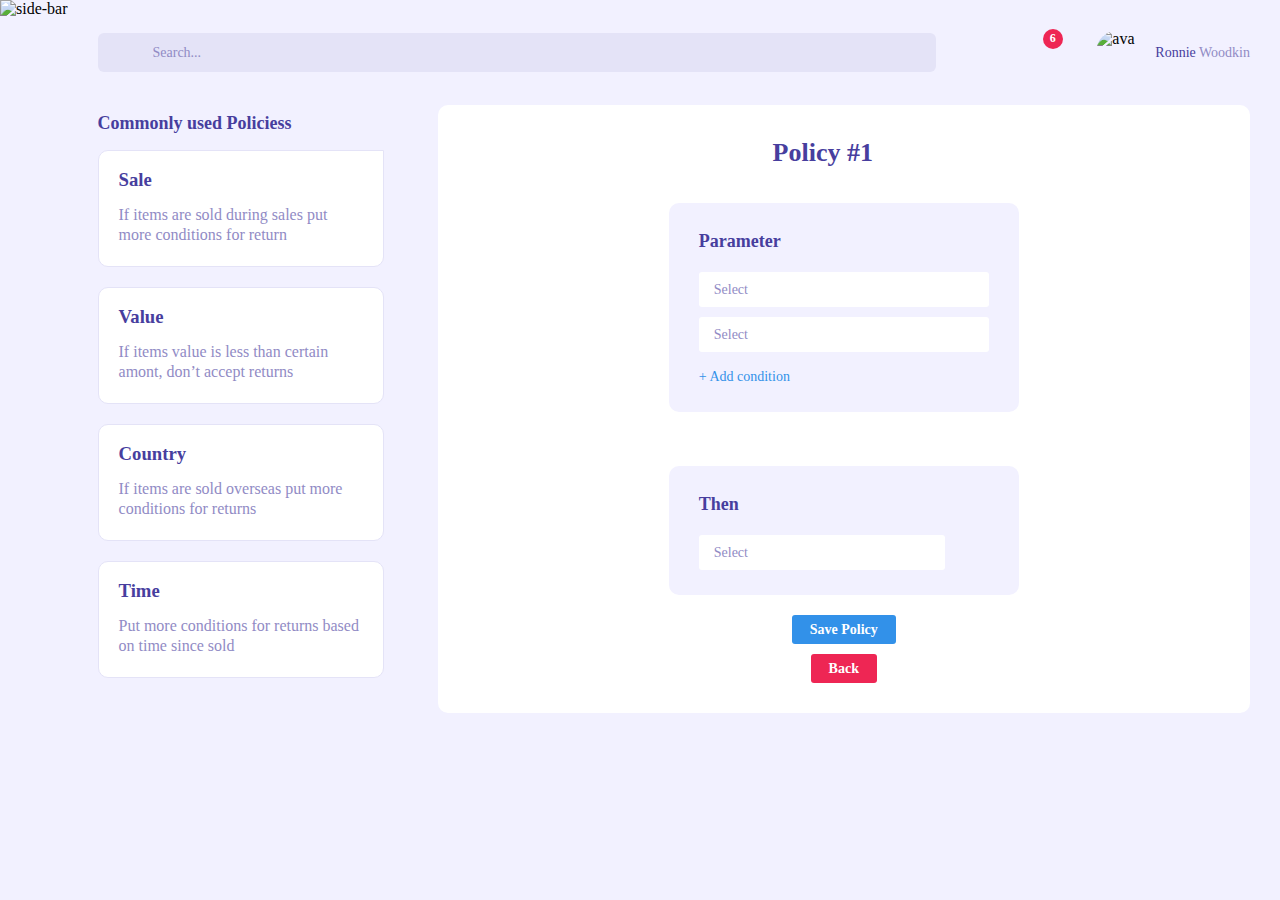
==== pages/add-policy.html @ 1ffdf626 "change edit policy name" ====
<!DOCTYPE html>
<html lang="en">
    <head>
        <meta charset="UTF-8">
        <meta http-equiv="X-UA-Compatible" content="IE=edge">
        <meta name="viewport" content="width=device-width, initial-scale=1.0">
        <link rel="stylesheet" href="../styles/style.css">
        <title>Document</title>
    </head>
    <body class="return__body">

        <aside class="return__aside">
            <img src="../images/side-bar.webp" class="return__side-bar"
                alt="side-bar">
        </aside>
        <div class="over__box"></div>
        <div class="side-bar__btn">
            <img src="../images/logo.webp" alt="" class="side-bar__img">
        </div>
        <div class="return__content">
            <header class="return__header">
                <form class="return__form">
                    <label class="return__search">
                        <svg class="return__search-icon">
                            <use xlink:href="../svg/sprite.svg#search"></use>
                        </svg>
                        <input class="return__search-input" type="text"
                            placeholder="Search...">
                    </label>
                    <div class="return__notification">
                        <svg class="return__notification-icon">
                            <use xlink:href="../svg/sprite.svg#bell"></use>
                        </svg>
                        <span class="return__notification-count">6</span>
                    </div>
                </form>
                <div class="return__auth user">
                    <div class="user__avatar">
                        <img src="../images/avatar.webp" alt="ava"
                            class="user__img">
                    </div>
                    <p class="user__name">Ronnie <span
                            class="user__second-name">Woodkin</span></p>
                </div>
            </header>
            <main class="add-policy">
                <div class="add-policy__commonly commonly">
                    <h2 class="commonly__title">
                        Commonly used Policiess
                    </h2>
                    <ul class="commonly__list">
                        <li class="commonly__item">
                            <div class="commonly__item-top">
                                <h3 class="commonly__item-title">Sale</h3>
                                <svg class="commonly__item-plus">
                                    <use xlink:href="../svg/sprite.svg#add"></use>
                                </svg>
                            </div>
                            <p class="commonly__item-desc">
                                If items are sold during sales put more
                                conditions for return
                            </p>
                        </li>
                        <li class="commonly__item">
                            <div class="commonly__item-top">
                                <h3 class="commonly__item-title">Value</h3>
                                <svg class="commonly__item-plus">
                                    <use xlink:href="../svg/sprite.svg#add"></use>
                                </svg>
                            </div>
                            <p class="commonly__item-desc">
                                If items value is less than certain amont, don’t
                                accept returns
                            </p>
                        </li>
                        <li class="commonly__item">
                            <div class="commonly__item-top">
                                <h3 class="commonly__item-title">Country</h3>
                                <svg class="commonly__item-plus">
                                    <use xlink:href="../svg/sprite.svg#add"></use>
                                </svg>
                            </div>
                            <p class="commonly__item-desc">
                                If items are sold overseas put more conditions
                                for returns
                            </p>
                        </li>
                        <li class="commonly__item">
                            <div class="commonly__item-top">
                                <h3 class="commonly__item-title">Time</h3>
                                <svg class="commonly__item-plus">
                                    <use xlink:href="../svg/sprite.svg#add"></use>
                                </svg>
                            </div>
                            <p class="commonly__item-desc">
                                Put more conditions for returns based on time
                                since sold
                            </p>
                        </li>
                        <li class="commonly__item">
                            <div class="commonly__item-top">
                                <h3 class="commonly__item-title">Sale</h3>
                                <svg class="commonly__item-plus">
                                    <use xlink:href="../svg/sprite.svg#add"></use>
                                </svg>
                            </div>
                            <p class="commonly__item-desc">
                                If items are sold during sales put more
                                conditions for return
                            </p>
                        </li>
                        <li class="commonly__item">
                            <div class="commonly__item-top">
                                <h3 class="commonly__item-title">Value</h3>
                                <svg class="commonly__item-plus">
                                    <use xlink:href="../svg/sprite.svg#add"></use>
                                </svg>
                            </div>
                            <p class="commonly__item-desc">
                                If items value is less than certain amont, don’t
                                accept returns
                            </p>
                        </li>
                        <li class="commonly__item">
                            <div class="commonly__item-top">
                                <h3 class="commonly__item-title">Country</h3>
                                <svg class="commonly__item-plus">
                                    <use xlink:href="../svg/sprite.svg#add"></use>
                                </svg>
                            </div>
                            <p class="commonly__item-desc">
                                If items are sold overseas put more conditions
                                for returns
                            </p>
                        </li>
                        <li class="commonly__item">
                            <div class="commonly__item-top">
                                <h3 class="commonly__item-title">Time</h3>
                                <svg class="commonly__item-plus">
                                    <use xlink:href="../svg/sprite.svg#add"></use>
                                </svg>
                            </div>
                            <p class="commonly__item-desc">
                                Put more conditions for returns based on time
                                since sold
                            </p>
                        </li>
                        <li class="commonly__item">
                            <div class="commonly__item-top">
                                <h3 class="commonly__item-title">Sale</h3>
                                <svg class="commonly__item-plus">
                                    <use xlink:href="../svg/sprite.svg#add"></use>
                                </svg>
                            </div>
                            <p class="commonly__item-desc">
                                If items are sold during sales put more
                                conditions for return
                            </p>
                        </li>
                        <li class="commonly__item">
                            <div class="commonly__item-top">
                                <h3 class="commonly__item-title">Value</h3>
                                <svg class="commonly__item-plus">
                                    <use xlink:href="../svg/sprite.svg#add"></use>
                                </svg>
                            </div>
                            <p class="commonly__item-desc">
                                If items value is less than certain amont, don’t
                                accept returns
                            </p>
                        </li>
                        <li class="commonly__item">
                            <div class="commonly__item-top">
                                <h3 class="commonly__item-title">Country</h3>
                                <svg class="commonly__item-plus">
                                    <use xlink:href="../svg/sprite.svg#add"></use>
                                </svg>
                            </div>
                            <p class="commonly__item-desc">
                                If items are sold overseas put more conditions
                                for returns
                            </p>
                        </li>
                        <li class="commonly__item">
                            <div class="commonly__item-top">
                                <h3 class="commonly__item-title">Time</h3>
                                <svg class="commonly__item-plus">
                                    <use xlink:href="../svg/sprite.svg#add"></use>
                                </svg>
                            </div>
                            <p class="commonly__item-desc">
                                Put more conditions for returns based on time
                                since sold
                            </p>
                        </li>
                        <li class="commonly__item">
                            <div class="commonly__item-top">
                                <h3 class="commonly__item-title">Value</h3>
                                <svg class="commonly__item-plus">
                                    <use xlink:href="../svg/sprite.svg#add"></use>
                                </svg>
                            </div>
                            <p class="commonly__item-desc">
                                If items value is less than certain amont, don’t
                                accept returns
                            </p>
                        </li>
                        <li class="commonly__item">
                            <div class="commonly__item-top">
                                <h3 class="commonly__item-title">Country</h3>
                                <svg class="commonly__item-plus">
                                    <use xlink:href="../svg/sprite.svg#add"></use>
                                </svg>
                            </div>
                            <p class="commonly__item-desc">
                                If items are sold overseas put more conditions
                                for returns
                            </p>
                        </li>
                        <li class="commonly__item">
                            <div class="commonly__item-top">
                                <h3 class="commonly__item-title">Time</h3>
                                <svg class="commonly__item-plus">
                                    <use xlink:href="../svg/sprite.svg#add"></use>
                                </svg>
                            </div>
                            <p class="commonly__item-desc">
                                Put more conditions for returns based on time
                                since sold
                            </p>
                        </li>
                        <li class="commonly__item">
                            <div class="commonly__item-top">
                                <h3 class="commonly__item-title">Sale</h3>
                                <svg class="commonly__item-plus">
                                    <use xlink:href="../svg/sprite.svg#add"></use>
                                </svg>
                            </div>
                            <p class="commonly__item-desc">
                                If items are sold during sales put more
                                conditions for return
                            </p>
                        </li> 
                    </ul>
                </div>
                <div class="policy__create ">
                    <div class="policy__title">
                        <h1 class="policy__name" data-default-name="Policy #1">Policy #1</h1> 
                        <svg class="policy__edit-icon">
                                <use xlink:href="../svg/sprite.svg#edit"></use>
                        </svg>  
                    </div>
                    <div class="policy__content">
                        <div class="policy__card ">
                            <h2 class="title__lvl2">Parameter</h2>
                            <div class="select">
                                <button class="select__btn">Select
                                </button>
                                <svg class="select__icon">
                                    <use
                                        xlink:href="../svg/sprite.svg#arrow-down"></use>
                                </svg>
                                <ul class="select__list">
                                    <li class="select__item"
                                        data-value="Do not accept">Do not
                                        accept</li>
                                    <li class="select__item"
                                        data-value="Only Return">Only Return</li>
                                    <li class="select__item"
                                        data-value="Only Exchange">Only
                                        Exchange</li>
                                </ul>
                            </div>
                            <div class="select">
                                <button class="select__btn">Select
                                </button>
                                <svg class="select__icon">
                                    <use
                                        xlink:href="../svg/sprite.svg#arrow-down"></use>
                                </svg>
                                <ul class="select__list">
                                    <li class="select__item"
                                        data-value="Do not accept">Do not
                                        accept</li>
                                    <li class="select__item"
                                        data-value="Only Return">Only Return</li>
                                    <li class="select__item"
                                        data-value="Only Exchange">Only
                                        Exchange</li>
                                </ul>
                            </div>
                            <button class="policy__card-btn">+ Add condition</button>
                        </div>
                        <svg class="policy__card-arrow">
                            <use xlink:href="../svg/sprite.svg#arrow-right"></use>
                        </svg>
                        <div class="policy__card ">
                            <h2 class="title__lvl2">Then</h2>
                            <div class="policy__block">
                                <div class="select">
                                    <button class="select__btn">Select
                                    </button>
                                    <svg class="select__icon">
                                        <use
                                            xlink:href="../svg/sprite.svg#arrow-down"></use>
                                    </svg>
                                    <ul class="select__list">
                                        <li class="select__item"
                                            data-value="Do not accept">Do not
                                            accept</li>
                                        <li class="select__item"
                                            data-value="Only Return">Only Return</li>
                                        <li class="select__item"
                                            data-value="Only Exchange">Only
                                            Exchange</li>
                                    </ul>
                                </div> 
                                <svg class="policy__card-minus">
                                    <use xlink:href="../svg/sprite.svg#minus"></use>
                                </svg>
                            </div>
                        </div>
                    </div>
                   <div class="policy__btns">
                    <button class="policy__save">Save Policy</button>
                    <button class="policy__save">Back</button>
                   </div>
                </div>
            </main>

        </div>



        <script src="../js/addPolicy.js"></script>
    </body>
</html>
---- styles/style.css ----
@import url(fonts.css);

* {
    padding: 0;
    margin: 0;
    -webkit-box-sizing: border-box;
    box-sizing: border-box;
    list-style: none
}

:root {
    --blue: #473E9E;
    --light-blue: #3291E9;
    --light-blue-opacity: rgba(50, 145, 233, 0.15);
    --white: #fff;
    --black: #000;
    --purple: #918BC5;
    --dark-purple: #9473E9;
    --dark-purple-opacity: rgba(149, 115, 233, 0.15);
    --dark-purple-opacity-50: rgba(149, 115, 233, 0.5);
    --purple-opacity: rgba(145, 139, 197, 0.3);
    --red: #EE2654;
    --light-red: #E9555E;
    --red-opacity: rgba(238, 38, 84, 0.15);
    --yellow: #FAB011;
    --green: #229E3D;
    --green-opacity: rgba(34, 158, 61, 0.15);
    --orange: #EB8F22;
    --orange-opacity: rgba(235, 145, 34, 0.15);
    --f400-lato: "Lato-Regular";
    --f500-lato: "Lato-Medium";
    --f600-lato: "Lato-Semibold";
    --f700-lato: "Lato-Bold";
    --main-input-bg: #F2F1FF;
    --btn-shadow: 0 0 20px 5px rgba(0, 0, 0, 0.3);
    --bg-other-main: #F2F1FF;
    --reason-input-bg: #fff;
    --reason-input-border: #E7E5F4;
    --reason-input-circle: #DAD8EC;
    --loading-bg: #EDECFF;
    --border-bottom-tabs: #BCBFD8;
    --return-input-bg: #E4E3F7
}

a,
a:hover {
    text-decoration: none
}

p,
ul {
    margin-bottom: 0
}

ol,
ul {
    padding-left: 0
}

body {
    min-width: 320px;
    display: -webkit-box;
    display: -ms-flexbox;
    display: flex
}

.return__body {
    background: var(--bg-other-main)
}

.return__content {
    padding-left: 60px;
    padding-right: 60px;
    padding-bottom: 30px;
    -webkit-box-flex: 1;
    -ms-flex-positive: 1;
    flex-grow: 1
}

.side-bar__btn {
    position: fixed;
    top: 50%;
    width: 30px;
    -webkit-transform: translateY(-50%);
    -ms-transform: translateY(-50%);
    transform: translateY(-50%);
    background: var(--blue);
    border-radius: 0 3px 3px 0;
    padding: 5px;
    display: none
}

.side-bar__img {
    width: 100%
}

.return__aside {
    max-width: 275px;
    height: 100%;
    overflow-y: auto;
    position: -webkit-sticky;
    position: sticky;
    top: 0;
    left: 0;
    -webkit-transition: .3s;
    -o-transition: .3s;
    transition: .3s
}

.return__side-bar {
    width: 100%
}

.return__header {
    padding-top: 30px;
    padding-bottom: 30px;
    display: -webkit-box;
    display: -ms-flexbox;
    display: flex;
    -webkit-box-pack: justify;
    -ms-flex-pack: justify;
    justify-content: space-between
}

.return__form {
    -webkit-box-flex: 1;
    -ms-flex-positive: 1;
    flex-grow: 1;
    display: -webkit-box;
    display: -ms-flexbox;
    display: flex;
    -webkit-box-align: center;
    -ms-flex-align: center;
    align-items: center
}

.return__search {
    width: 100%;
    position: relative;
    margin-right: 95px
}

.return__search-icon {
    fill: none;
    stroke: var(--purple);
    width: 18px;
    height: 18px;
    position: absolute;
    top: 50%;
    left: 21px;
    -webkit-transform: translateY(-50%);
    -ms-transform: translateY(-50%);
    transform: translateY(-50%)
}

.return__search-input {
    width: 100%;
    padding: 12px 55px;
    border-radius: 6px;
    border: none;
    background: var(--return-input-bg);
    color: var(--purple)
}

.return__search-input:focus {
    outline: 1px solid var(--purple)
}

.return__search-input::-webkit-input-placeholder {
    font-family: var(--f400-lato);
    font-weight: 400;
    font-size: 14px;
    line-height: 21px;
    color: var(--purple)
}

.return__search-input::-moz-placeholder {
    font-family: var(--f400-lato);
    font-weight: 400;
    font-size: 14px;
    line-height: 21px;
    color: var(--purple)
}

.return__search-input:-ms-input-placeholder {
    font-family: var(--f400-lato);
    font-weight: 400;
    font-size: 14px;
    line-height: 21px;
    color: var(--purple)
}

.return__search-input::-ms-input-placeholder {
    font-family: var(--f400-lato);
    font-weight: 400;
    font-size: 14px;
    line-height: 21px;
    color: var(--purple)
}

.return__search-input::placeholder {
    font-family: var(--f400-lato);
    font-weight: 400;
    font-size: 14px;
    line-height: 21px;
    color: var(--purple)
}

.return__notification {
    position: relative;
    margin-right: 47px
}

.return__notification-icon {
    width: 18px;
    height: 20px;
    fill: none;
    stroke: var(--purple)
}

.return__notification-count {
    position: absolute;
    top: -50%;
    right: -75%;
    width: 20px;
    height: 20px;
    border-radius: 50%;
    background: var(--red);
    display: -webkit-box;
    display: -ms-flexbox;
    display: flex;
    -webkit-box-align: center;
    -ms-flex-align: center;
    align-items: center;
    -webkit-box-pack: center;
    -ms-flex-pack: center;
    justify-content: center;
    font-size: 12px;
    font-family: var(--f600-lato);
    font-weight: 600;
    color: var(--white)
}

.return__auth {
    display: -webkit-box;
    display: -ms-flexbox;
    display: flex;
    -webkit-box-align: center;
    -ms-flex-align: center;
    align-items: center
}

.user__avatar {
    width: 45px;
    height: 45px;
    border-radius: 50%;
    overflow: hidden;
    margin-right: 14px
}

.user__img {
    width: 100%;
    height: 100%;
    -o-object-fit: cover;
    object-fit: cover;
    -o-object-position: center;
    object-position: center
}

.user__name {
    font-family: var(--f400-lato);
    font-weight: 400;
    font-size: 14px;
    line-height: 21px;
    color: var(--blue)
}

.user__second-name {
    color: var(--purple)
}

.title__lvl2 {
    font-family: var(--f700-lato);
    font-weight: 700;
    font-size: 18px;
    line-height: 36px;
    color: var(--blue);
    margin-bottom: 13px
}
/* main */

.policies__main {
    padding: 52px 50px 30px 49px;
    background: var(--white);
    border-radius: 10px; 
}
.policies__top-panel {
    display: flex;
    justify-content: space-between;
    align-items: flex-end;  
    margin-bottom: 29px;  
}
.policies__title {
    font-family: var(--f700-lato);
    font-weight: 700;
    font-size: 26px;
    line-height: 36px;
    color: var(--blue); 
}
.policies__create-remove {
    display: flex;
    align-items: center;
}
.policies__delete {
    width: 15px;
    height: 16px;
    fill: none;
    stroke: var(--purple);
    margin-right: 35px;
    cursor: pointer;
}
.policies__add {
    background: var(--light-blue);
    border-radius: 3px;
    padding: 4px 15px 5px 14px;
    font-family: var(--f600-lato);
    font-weight: 600;
    font-size: 14px;
    line-height: 21px;
    color: var(--white);
} 

.policies__add:hover {
    box-shadow: var(--btn-shadow);
}
.table__inner { 
    width: 100%;
}
.table {
    width: 100%;
    border-collapse: collapse;  
} 
.table__row-titles {
    background: var(--bg-other-main);
    overflow: hidden;
    border-style: none;
    border-width: 0;
    border-color: transparent;
    width: 100%
}

.table__title:first-child {
    border-radius: 6px 0 0 6px;
    text-align: left;
    padding-left: 21px;
}

.table__title:last-child {
    border-radius: 0 6px 6px 0;
    padding-right: 21px;
}

.table__title {
    padding-top: 12px;
    padding-bottom: 13px;
    text-align: center;
    font-family: var(--f400-lato);
    font-weight: 400;
    font-size: 14px;
    line-height: 21px;
    color: var(--purple); 
    width: 20%;
}
.table__checkbox {
    position: relative;
}
#all-check,
.table__check-input{
    display: none;
}
#all-check:checked + .policy__check, 
.table__check-input:checked + .policy__check {
   background: var(--blue);
   border: 2px solid var(--blue);
}
#all-check:checked + .policy__check .policy__check-icon,
.table__check-input:checked + .policy__check .policy__check-icon {
    opacity: 1;
}
.table__label {
    position: relative;
    display: inline-block;
    cursor: pointer;
    padding-left: 48px; 
}
 
.policy__check {
    width: 25px;
    height: 25px; 
    display: flex;
    justify-content: center;
    background: var(--white);
    align-items: center;
    border-radius: 6px; 
    border: 2px solid var(--return-input-bg);
    position: absolute;
    left: 0;
    top: 50%; 
    transform: translateY(-50%);
}

.policy__check-icon {
    opacity: 0;
    fill: var(--white);
    width: 12px;
    height: 8px;
}
 
 
.table__row {
    height: 90px; 
}

.table__row:hover {
    background: var(--light-blue-opacity);
}

.table__row:not(:last-child) {
    border-bottom: 1px solid var(--purple-opacity);
}

.table__cell {
    text-align: center;
    font-family: var(--f400-lato);
    font-weight: 400;
    font-size: 14px;
    line-height: 21px;
    color: var(--blue);
    padding-left: 5px;
    padding-right: 5px;
}
.table__cell:first-child {
    text-align: left;
    padding-left: 21px;
}

.table__condition {
    padding-left: 30px;
    padding-right: 30px;
}
.table__edit {
    color: var(--light-blue);
    border-bottom: 1px solid var(--light-blue)
}
.select {
    max-width: 150px; 
    margin-left: auto;
    margin-right: auto;
    position: relative; 
}
.select__btn {
    padding: 5px 10px;
    border: 1px solid var(--purple);
    text-align: center;
    font-family: var(--f400-lato);
    font-weight: 400;
    font-size: 14px;
    line-height: 21px;
    color: var(--purple);
    border-radius: 3px;
    min-width: 130px;
    width: 100%; 
    background: transparent;
    display: flex;
    justify-content: space-between;
    align-items: center;
    cursor: pointer;  
}
.select__icon {
    position: absolute;
    top: 50%;
    right: 10px; 
    width: 9px;
    height: 5px;
    stroke: var(--purple);
    margin-left: 15px;
    z-index: 0;
}
.select__list {
    position: absolute;
    top: 2.5em;
    left: 0;
    right: 0;
    z-index: 10;
    text-align: left;
    border-radius: 3px;
    border: 1px solid var(--purple);
    background: var(--white);
    display: none;
}
.select.show-select .select__list{
    display: block;
}
 .select.show-select  .select__icon {
    transform: rotate(180deg);
}
.select__item {
    padding: 5px 10px;
    color: var(--purple);
    cursor: pointer;
}
.select__item.item-selected {
    background: var(--dark-purple-opacity);
}
.select__item:hover {
    background: var(--red-opacity);
}
  
.return__footer {
    padding-top: 40px;
    padding-bottom: 120px
}

.return__pages {
    display: -webkit-box;
    display: -ms-flexbox;
    display: flex
}

.return__pages-num {
    width: 40px;
    height: 40px;
    display: -webkit-box;
    display: -ms-flexbox;
    display: flex;
    -webkit-box-pack: center;
    -ms-flex-pack: center;
    justify-content: center;
    -webkit-box-align: center;
    -ms-flex-align: center;
    align-items: center;
    border-radius: 6px
}

.return__pages-link {
    font-family: var(--f400-lato);
    font-weight: 400;
    font-size: 16px;
    line-height: 20px;
    color: var(--purple);
    border-bottom: 1px solid var(--purple)
}

.return__pages-num.curent__page {
    background: var(--white)
}

.curent__page .return__pages-link,
.page__points .return__pages-link {
    border-bottom: none
}

.add-policy {
    display: flex;
    flex-wrap: wrap;
}
.add-policy__commonly {
    margin-right: 60px;
}
.commonly__title {
    font-family: var(--f700-lato);
    font-weight: 700;
    font-size: 18px;
    line-height: 36px;
    color: var(--blue);
    margin-bottom: 9px;
} 

.commonly__list {
    max-width: 300px; 
    height: fit-content;
    overflow-y: auto;
    padding-right: 14px;  
}
.commonly__list::-webkit-scrollbar {
    width: 5px;
    background: var(--dark-purple-opacity-50);
    border-radius: 10px;
}
.commonly__list::-webkit-scrollbar-thumb {
    width: 5px;
    background: var(--blue);
    border-radius: 10px;
}
.commonly__item {
    border-radius: 10px;
    padding: 11px 23px 21px 20px;
    border: 1px solid var(--return-input-bg);
    background: var(--white); 
}
.commonly__item:first-child {
    border-radius: 10px 0 10px 10px;
}
.commonly__item:last-child {
    border-radius: 10px  10px 0 10px;
}
.commonly__item:not(:last-child) {
    margin-bottom: 20px;
}
.commonly__item-top {
    display: flex;
    justify-content: space-between;
    align-items: center;
    margin-bottom: 7px;
} 
.commonly__item-title {
    font-family: var(--f700-lato);
    font-weight: 700;
    font: 16px;
    line-height: 36px;
    color: var(--blue); 
}

.commonly__item-plus {
    width: 18px;
    height: 18px;
    fill: none;
    stroke: var(--purple);
    cursor: pointer;
}

.commonly__item-desc {
    font-family: var(--f400-lato);
    font-weight: 400;
    font-size: 16px;
    line-height: 20px;
    color: var(--purple);
}

.policy__create {
    padding: 52px 60px 40px;
    background: var(--white);
    border-radius: 10px; 
    flex-grow: 1;
    height: fit-content;
    text-align: center;
}
.policy__title {
    display: flex;
    justify-content: center;
    align-items: center;
    margin-bottom: 32px;
}

.policy__name {
    font-family: var(--f700-lato);
    font-weight: 700;
    font-size: 26px;
    line-height: 36px;
    color: var(--blue);
    margin-right: 18px;
    border: none;  
    padding:0 5px; 
}
.policy__name.rename {
    outline: 2px solid var(--blue);
    border-radius: 3px;
  
}
.policy__edit{
    position: relative;
}
 
 
.policy__edit-icon {
    width: 24px;
    height: 36px;
    fill: none;
    stroke: var(--purple);
    cursor: pointer;
}
.policy__content {
    display: flex;
    flex-wrap: wrap;
    justify-content: space-between;
    align-items: center;
    margin-bottom: 20px;
    height: 100%;
}
.policy__card {
    padding: 20px 30px 25px;
    background: var(--bg-other-main);
    border-radius: 10px;  
    width: 275px;
    text-align: left;
    align-self: stretch; 
    flex-grow: 1;
}

.policy__card-btn {
    font-family: var(--f400-lato);
    font-weight: 400;
    font-size: 14px;
    line-height: 21px;
    color: var(--light-blue);
    border: none;
    background: transparent;
    cursor: pointer;
}

.policy__card .select {
    max-width: 100%;
    flex-grow: 1;
    margin-bottom: 10px;
}
.policy__card .select:nth-child(3) { 
    margin-bottom: 14px;
}
 
.policy__card .select__btn {
    border: none;
    padding: 7px 15px;
    background: var(--white);
}

.policy__card-arrow {
    width: 14px;
    height: 14px;
    fill: none;
    stroke: var(--blue);
    margin: 20px;
}

.policy__block {
    display: flex;
    align-items: center;
}
.policy__block .select {
    max-width: 100%;
    flex-grow: 1;
    margin-bottom: 0;
}
.policy__card-minus {
    width: 23px;
    height: 23px;
    fill: none;
    stroke: var(--purple);
    margin-left: 21px;
    cursor: pointer;
}

.policy__save {
    font-family: var(--f600-lato);
    font-weight: 600;
    font-size: 14px;
    line-height: 21px;
    padding: 4px 18px;
    color: var(--white);
    background: var(--light-blue);
    border-radius: 3px;
    border: none; 
    cursor: pointer;
    width: fit-content;
}
.policy__save:first-child {
    margin-bottom: 10px;
}
.policy__save:last-child {
    background: var(--red);
}
.policy__save:hover {
    box-shadow: var(--btn-shadow);
}
.policy__btns {
    display: flex;
    flex-direction: column;
    align-items: center;
}

@media (max-width: 1500px) {
     .policy__create {
         padding: 30px 30px 30px;
     }
     .add-policy__commonly {
         margin-right: 40px;
     }
}

@media (max-width: 1420px) {
    .policy__card {
        width: 350px;
        margin-left: auto;
        margin-right: auto;
    } 
    .policy__content {
        flex-direction: column;
    }
    .policy__card-arrow {
        transform: rotate(90deg);
    }
    .table__condition {
        padding-left: 10px;
        padding-right: 10px;
    }
}   

@media (max-width: 1300px) {
    .return__content {
        padding-left: 30px;
        padding-right: 30px
    }

    .return__footer {
        padding-bottom: 60px
    }

    .return__view {
        padding: 32px 40px 22px
    }
}

@media (max-width: 1200px) {
    .return__item:not(:last-child) {
        margin-right: 12px
    }

    .return__item:last-child {
        margin-right: 12px
    }
    .policies__main  {
        padding: 40px 30px 30px 30px;
    }
    .table__label {
        padding-left: 35px;
    }
}
@media (max-width: 1100px) {
    .return__aside {
        position: fixed;
        left: -100%
    }

    .return__aside.active {
        left: 0;
        z-index: 10
    }

    .return__aside.active+.over__box {
        width: 100vw;
        height: 100vh;
        position: fixed;
        top: 0;
        left: 0;
        z-index: 8;
        background: var(--dark-purple-opacity)
    }

    .side-bar__btn {
        display: block;
        z-index: 8
    }

    .return__pages {
        -webkit-box-pack: center;
        -ms-flex-pack: center;
        justify-content: center
    }
    .table__inner {
        overflow-x: auto;  
    }
    .table__title {
        width: auto;
    }
}

@media (max-width: 820px) {
    .table__thing-row {
        height: 65px
    }

    .return__view {
        padding: 25px 25px 20px
    }

    .return__content {
        padding-left: 15px;
        padding-right: 15px
    }
    .policy__card {
        width: 100%;
         
    }
    .policies__main {
        padding: 40px 20px 30px 20px;
    }
     
}

/*# sourceMappingURL=[data-uri] */
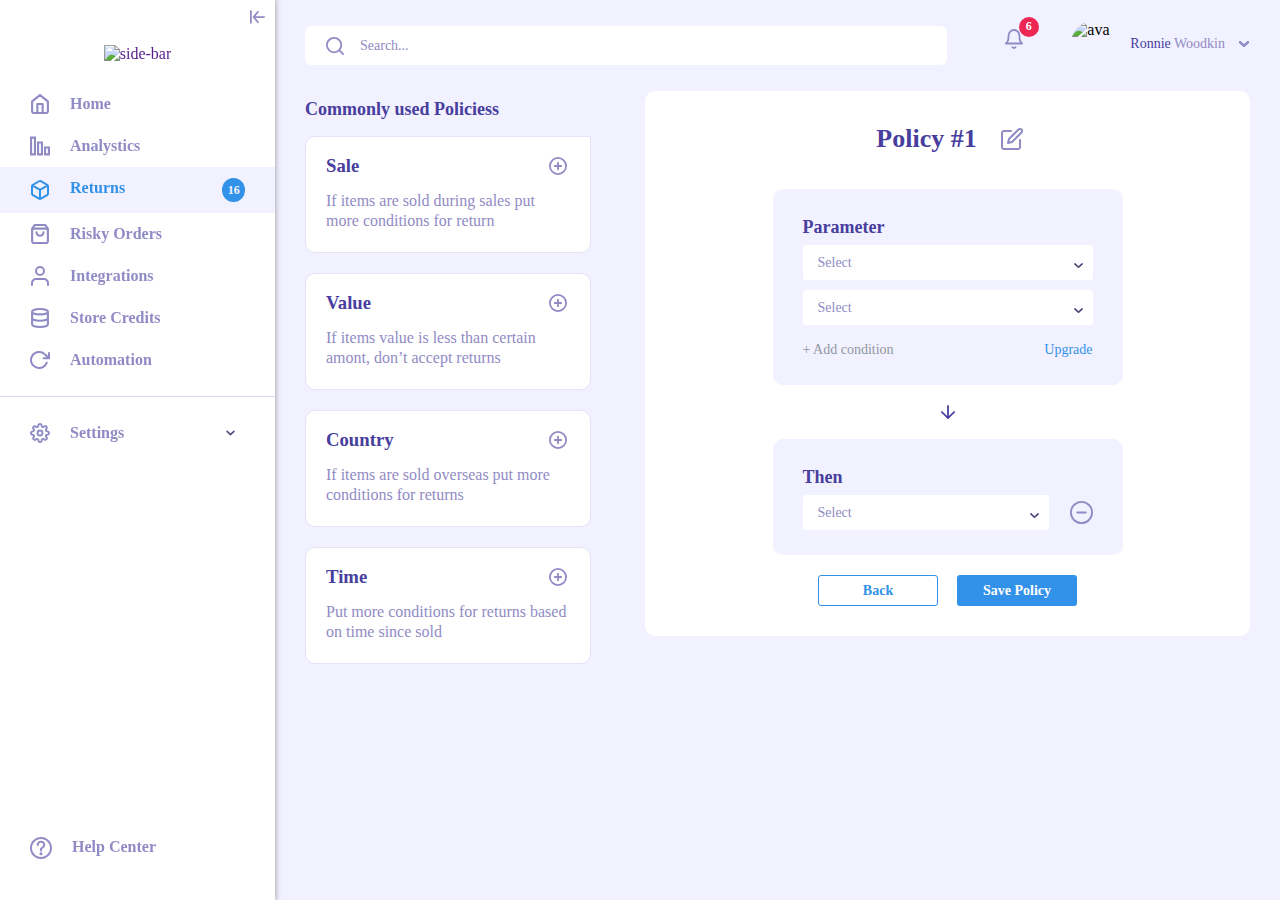
==== commit 327e277a: "change paddings" ====
--- a/pages/add-policy.html
+++ b/pages/add-policy.html
@@ -4,52 +4,221 @@
         <meta charset="UTF-8">
         <meta http-equiv="X-UA-Compatible" content="IE=edge">
         <meta name="viewport" content="width=device-width, initial-scale=1.0">
-        <link rel="stylesheet" href="../styles/style.css">
-        <title>Document</title>
+        <link rel="stylesheet" href="../styles/style.min.css">
+        <link rel="icon" href="../images/icon/favicon.ico">  
+        <title>Add policy</title>
     </head>
-    <body class="return__body">
-
-        <aside class="return__aside">
-            <img src="../images/side-bar.webp" class="return__side-bar"
-                alt="side-bar">
+    <body class="body">
+
+        <aside class="side-bar active">
+            
+            <div class="side-bar__center">
+                <span class="side-bar__btn">
+                    <svg class="side-bar__btn-icon">
+                        <use xlink:href="../svg/sprite.svg#open-btn"></use>
+                    </svg>
+                </span>
+                <a href="" class="side-bar__logo">
+                    <picture class="side-bar__pic">
+                        <img src="../images/logotype.webp"
+                            class="side-bar__logo-img"
+                            alt="side-bar">
+                        <img src="../images/logo.webp" alt="mini-logo"
+                            class="side-bar__img">
+                    </picture>
+
+                </a>
+                <ul class="side-bar__list">
+                    <li class="side-bar__item global-item">
+                        <a href="#!" class="side-bar__link">
+                            <svg class="side-bar__icon">
+                                <use xlink:href="../svg/sprite.svg#home"></use>
+                            </svg>
+                            <span class="side-bar__link-text">Home</span>
+                        </a>
+                        <span class="side-bar__count" data-count="0"></span>
+                    </li>
+                    <li class="side-bar__item global-item">
+                        <a href="#!" class="side-bar__link ">
+                            <svg class="side-bar__icon">
+                                <use xlink:href="../svg/sprite.svg#analystics"></use>
+                            </svg>
+                            <span class="side-bar__link-text"> Analystics</span>
+                        </a>
+                        <span class="side-bar__count" data-count="0"></span>
+                    </li>
+                    <li class="side-bar__item global-item visited">
+                        <a href="#!" class="side-bar__link">
+                            <svg class="side-bar__icon">
+                                <use xlink:href="../svg/sprite.svg#returns"></use>
+                            </svg>
+                            <span class="side-bar__link-text"> Returns</span>
+                        </a>
+                        <span class="side-bar__count" data-count="16">16</span>
+                    </li>
+                    <li class="side-bar__item global-item">
+                        <a href="#!" class="side-bar__link">
+                            <svg class="side-bar__icon">
+                                <use xlink:href="../svg/sprite.svg#orders"></use>
+                            </svg>
+                            <span class="side-bar__link-text"> Risky Orders</span>
+                        </a>
+                        <span class="side-bar__count" data-count="0"></span>
+                    </li>
+                    <li class="side-bar__item global-item">
+                        <a href="#!" class="side-bar__link">
+                            <svg class="side-bar__icon">
+                                <use
+                                    xlink:href="../svg/sprite.svg#integrations"></use>
+                            </svg>
+                            <span class="side-bar__link-text"> Integrations</span>
+                        </a>
+                        <span class="side-bar__count" data-count="0"></span>
+                    </li>
+                    <li class="side-bar__item global-item">
+                        <a href="#!" class="side-bar__link">
+                            <svg class="side-bar__icon">
+                                <use xlink:href="../svg/sprite.svg#store"></use>
+                            </svg>
+                            <span class="side-bar__link-text"> Store Credits</span>
+                        </a>
+                        <span class="side-bar__count" data-count="0"></span>
+                    </li>
+                    <li class="side-bar__item global-item">
+                        <a href="#!" class="side-bar__link">
+                            <svg class="side-bar__icon">
+                                <use xlink:href="../svg/sprite.svg#automation"></use>
+                            </svg>
+                            <span class="side-bar__link-text"> Automation</span>
+                        </a>
+                        <span class="side-bar__count" data-count="0"></span>
+                    </li>
+                </ul>
+                <div class="side-bar__settings "> 
+                    <div class="side-bar__dropdown">
+                        <svg class="side-bar__icon">
+                            <use xlink:href="../svg/sprite.svg#settings"></use>
+                        </svg>
+                        <span class="side-bar__dropdown-btn">Settings
+                        </span>
+                        <svg class="side-bar__dropdown-icon">
+                            <use
+                                xlink:href="../svg/sprite.svg#arrow-down"></use>
+                        </svg>
+                        
+                    </div>
+                    <ul class="side-bar__dropdown-list">
+                        <li class="side-bar__dropdown-item ">
+                            <a href="#!" class="side-bar__link global-item">Profile</a>
+                        </li>
+                        <li class="side-bar__dropdown-item ">
+                            <a href="#!" class="side-bar__link global-item">Log out</a>
+                        </li>
+                        <li class="side-bar__dropdown-item ">
+                            <a href="#!" class="side-bar__link global-item">Log in</a>
+                        </li>
+                        <li class="side-bar__dropdown-item ">
+                            <a href="#!" class="side-bar__link global-item">Log out</a>
+                        </li>
+                        <li class="side-bar__dropdown-item ">
+                            <a href="#!" class="side-bar__link global-item">Upgrades</a>
+                        </li>
+                        <li class="side-bar__dropdown-item ">
+                            <a href="#!" class="side-bar__link global-item">Your stars</a>
+                        </li>
+                        <li class="side-bar__dropdown-item ">
+                            <a href="#!" class="side-bar__link global-item">Your Like`s</a>
+                        </li>
+                        <li class="side-bar__dropdown-item ">
+                            <a href="#!" class="side-bar__link global-item">Comments</a>
+                        </li>
+                    </ul>
+                </div>
+            </div>
+            <a href="#!" class="side-bar__link side-bar__help global-item">
+                <svg class="side-bar__help-icon">
+                    <use xlink:href="../svg/sprite.svg#unknown"></use>
+                </svg>
+                <span class="side-bar__link-text"> Help Center</span>
+            </a>
         </aside>
-        <div class="over__box"></div>
-        <div class="side-bar__btn">
-            <img src="../images/logo.webp" alt="" class="side-bar__img">
-        </div>
-        <div class="return__content">
-            <header class="return__header">
-                <form class="return__form">
-                    <label class="return__search">
-                        <svg class="return__search-icon">
+        <div class="global__content">
+            <header class="global__header">
+                <form class="global__form">
+                    <label class="global__search">
+                        <svg class="global__search-icon">
                             <use xlink:href="../svg/sprite.svg#search"></use>
                         </svg>
-                        <input class="return__search-input" type="text"
+                        <input class="global__search-input" type="text"
                             placeholder="Search...">
-                    </label>
-                    <div class="return__notification">
-                        <svg class="return__notification-icon">
-                            <use xlink:href="../svg/sprite.svg#bell"></use>
-                        </svg>
-                        <span class="return__notification-count">6</span>
+                    </label> 
+                </form>
+                <div class="global__wrapper">
+                <div class="global__notification">
+                    <svg class="global__notification-icon">
+                        <use xlink:href="../svg/sprite.svg#bell"></use>
+                    </svg>
+                    <span class="global__notification-count">6</span>
+                </div>
+
+                <div class="global__auth user">
+                    <div class="user__info">
+                        <div class="user__avatar">
+                            <img src="../images/avatar.webp" alt="ava"
+                                class="user__img">
+                        </div>
+                        <button class="user__dropdown-btn"> 
+                            <p class="user__name">Ronnie <span
+                                    class="user__second-name">Woodkin</span>
+                            </p> 
+                            <svg class="user__dropdown-icon">
+                                <use xlink:href="../svg/sprite.svg#arrow-down"></use>
+                            </svg>
+                        </button>
+                        
                     </div>
-                </form>
-                <div class="return__auth user">
-                    <div class="user__avatar">
-                        <img src="../images/avatar.webp" alt="ava"
-                            class="user__img">
-                    </div>
-                    <p class="user__name">Ronnie <span
-                            class="user__second-name">Woodkin</span></p>
+                    <ul class="user__list">
+                        <li class="user__item">
+                            <a href="#!" class="user__link">
+                                <span class="user__icon-box">
+                                    <svg class="user__icon" data-name="user">
+                                        <use xlink:href="../svg/sprite.svg#user"></use>
+                                    </svg>
+                                </span> 
+                                <span class="user__link-name">Profile </span>
+                            </a>
+                        </li>
+                        <li class="user__item">
+                            <a href="#!" class="user__link">
+                                <span class="user__icon-box">
+                                    <svg class="user__icon">
+                                        <use xlink:href="../svg/sprite.svg#credit-card"></use>
+                                    </svg>
+                                </span>  
+                                <span class="user__link-name">Billing</span>
+                            </a>
+                        </li>
+                        <li class="user__item">
+                            <a href="#!" class="user__link">
+                                <span class="user__icon-box">
+                                    <svg class="user__icon">
+                                        <use xlink:href="../svg/sprite.svg#exit"></use>
+                                    </svg>
+                                </span>  
+                                <span class="user__link-name">Log out </span>
+                            </a>
+                        </li>
+                    </ul>
                 </div>
+            </div>
             </header>
-            <main class="add-policy">
+            <main class="add-policy change">
                 <div class="add-policy__commonly commonly">
                     <h2 class="commonly__title">
                         Commonly used Policiess
                     </h2>
                     <ul class="commonly__list">
-                        <li class="commonly__item">
+                        <li class="commonly__item" data-policy="sale">
                             <div class="commonly__item-top">
                                 <h3 class="commonly__item-title">Sale</h3>
                                 <svg class="commonly__item-plus">
@@ -61,7 +230,7 @@
                                 conditions for return
                             </p>
                         </li>
-                        <li class="commonly__item">
+                        <li class="commonly__item" data-policy="value">
                             <div class="commonly__item-top">
                                 <h3 class="commonly__item-title">Value</h3>
                                 <svg class="commonly__item-plus">
@@ -73,7 +242,7 @@
                                 accept returns
                             </p>
                         </li>
-                        <li class="commonly__item">
+                        <li class="commonly__item" data-policy="country">
                             <div class="commonly__item-top">
                                 <h3 class="commonly__item-title">Country</h3>
                                 <svg class="commonly__item-plus">
@@ -85,7 +254,7 @@
                                 for returns
                             </p>
                         </li>
-                        <li class="commonly__item">
+                        <li class="commonly__item" data-policy="time">
                             <div class="commonly__item-top">
                                 <h3 class="commonly__item-title">Time</h3>
                                 <svg class="commonly__item-plus">
@@ -97,7 +266,7 @@
                                 since sold
                             </p>
                         </li>
-                        <li class="commonly__item">
+                        <li class="commonly__item" data-policy="sale">
                             <div class="commonly__item-top">
                                 <h3 class="commonly__item-title">Sale</h3>
                                 <svg class="commonly__item-plus">
@@ -109,7 +278,7 @@
                                 conditions for return
                             </p>
                         </li>
-                        <li class="commonly__item">
+                        <li class="commonly__item" data-policy="value">
                             <div class="commonly__item-top">
                                 <h3 class="commonly__item-title">Value</h3>
                                 <svg class="commonly__item-plus">
@@ -121,7 +290,7 @@
                                 accept returns
                             </p>
                         </li>
-                        <li class="commonly__item">
+                        <li class="commonly__item" data-policy="country">
                             <div class="commonly__item-top">
                                 <h3 class="commonly__item-title">Country</h3>
                                 <svg class="commonly__item-plus">
@@ -133,7 +302,7 @@
                                 for returns
                             </p>
                         </li>
-                        <li class="commonly__item">
+                        <li class="commonly__item" data-policy="time">
                             <div class="commonly__item-top">
                                 <h3 class="commonly__item-title">Time</h3>
                                 <svg class="commonly__item-plus">
@@ -145,7 +314,7 @@
                                 since sold
                             </p>
                         </li>
-                        <li class="commonly__item">
+                        <li class="commonly__item" data-policy="sale">
                             <div class="commonly__item-top">
                                 <h3 class="commonly__item-title">Sale</h3>
                                 <svg class="commonly__item-plus">
@@ -157,7 +326,7 @@
                                 conditions for return
                             </p>
                         </li>
-                        <li class="commonly__item">
+                        <li class="commonly__item" data-policy="value">
                             <div class="commonly__item-top">
                                 <h3 class="commonly__item-title">Value</h3>
                                 <svg class="commonly__item-plus">
@@ -169,7 +338,7 @@
                                 accept returns
                             </p>
                         </li>
-                        <li class="commonly__item">
+                        <li class="commonly__item" data-policy="country">
                             <div class="commonly__item-top">
                                 <h3 class="commonly__item-title">Country</h3>
                                 <svg class="commonly__item-plus">
@@ -181,7 +350,7 @@
                                 for returns
                             </p>
                         </li>
-                        <li class="commonly__item">
+                        <li class="commonly__item" data-policy="time">
                             <div class="commonly__item-top">
                                 <h3 class="commonly__item-title">Time</h3>
                                 <svg class="commonly__item-plus">
@@ -193,7 +362,19 @@
                                 since sold
                             </p>
                         </li>
-                        <li class="commonly__item">
+                        <li class="commonly__item" data-policy="sale">
+                            <div class="commonly__item-top">
+                                <h3 class="commonly__item-title">Sale</h3>
+                                <svg class="commonly__item-plus">
+                                    <use xlink:href="../svg/sprite.svg#add"></use>
+                                </svg>
+                            </div>
+                            <p class="commonly__item-desc">
+                                If items are sold during sales put more
+                                conditions for return
+                            </p>
+                        </li>
+                        <li class="commonly__item" data-policy="value">
                             <div class="commonly__item-top">
                                 <h3 class="commonly__item-title">Value</h3>
                                 <svg class="commonly__item-plus">
@@ -205,7 +386,7 @@
                                 accept returns
                             </p>
                         </li>
-                        <li class="commonly__item">
+                        <li class="commonly__item" data-policy="country">
                             <div class="commonly__item-top">
                                 <h3 class="commonly__item-title">Country</h3>
                                 <svg class="commonly__item-plus">
@@ -217,7 +398,7 @@
                                 for returns
                             </p>
                         </li>
-                        <li class="commonly__item">
+                        <li class="commonly__item" data-policy="time">
                             <div class="commonly__item-top">
                                 <h3 class="commonly__item-title">Time</h3>
                                 <svg class="commonly__item-plus">
@@ -229,18 +410,9 @@
                                 since sold
                             </p>
                         </li>
-                        <li class="commonly__item">
-                            <div class="commonly__item-top">
-                                <h3 class="commonly__item-title">Sale</h3>
-                                <svg class="commonly__item-plus">
-                                    <use xlink:href="../svg/sprite.svg#add"></use>
-                                </svg>
-                            </div>
-                            <p class="commonly__item-desc">
-                                If items are sold during sales put more
-                                conditions for return
-                            </p>
-                        </li> 
+                         
+                         
+                         
                     </ul>
                 </div>
                 <div class="policy__create ">
@@ -289,7 +461,10 @@
                                         Exchange</li>
                                 </ul>
                             </div>
-                            <button class="policy__card-btn">+ Add condition</button>
+                            <div class="policy__card-buttons">
+                                <button class="policy__card-btn">+ Add condition</button>
+                                <button class="policy__card-btn">Upgrade</button>
+                            </div> 
                         </div>
                         <svg class="policy__card-arrow">
                             <use xlink:href="../svg/sprite.svg#arrow-right"></use>
@@ -322,8 +497,8 @@
                         </div>
                     </div>
                    <div class="policy__btns">
-                    <button class="policy__save">Save Policy</button>
-                    <button class="policy__save">Back</button>
+                       <a href="../index.html" class="policy__save">Back</a>
+                        <button class="policy__save">Save Policy</button>
                    </div>
                 </div>
             </main>
--- a/styles/style.min.css
+++ b/styles/style.min.css
@@ -0,0 +1 @@
+@import url(fonts.css);*{padding:0;margin:0;-webkit-box-sizing:border-box;box-sizing:border-box;list-style:none}:root{--blue: #473E9E;--blue-opacity: rgba(72, 62, 158, 0.7);--light-blue: #3291E9;--light-blue-opacity: rgba(50, 145, 233, 0.15);--white: #fff;--black: #000;--purple: #918BC5;--dark-purple: #9473E9;--dark-purple-opacity: rgba(149, 115, 233, 0.15);--dark-purple-opacity-30: rgba(149, 115, 233, 0.3);--dark-purple-opacity-50: rgba(149, 115, 233, 0.5);--purple-opacity: rgba(145, 139, 197, 0.3);--purple-opacity-15: rgba(145, 139, 197, 0.15);--red: #EE2654;--pink: #FEEEF1;--light-red: #E9555E;--red-opacity: rgba(238, 38, 84, 0.15);--yellow: #FAB011;--green: #229E3D;--green-opacity: rgba(34, 158, 61, 0.15);--orange: #EB8F22;--orange-opacity: rgba(235, 145, 34, 0.15);--gray: #90989F;--f400-lato: "Lato-Regular";--f500-lato: "Lato-Medium";--f600-lato: "Lato-Semibold";--f700-lato: "Lato-Bold";--main-input-bg: #F2F1FF;--btn-shadow: 0 0 20px 10px rgba(0, 0, 0, 0.3);--btn-shadow2: 0 0 5px 1px rgba(0, 0, 0, 0.3);--shadow: 0 5px 30px 0px rgba(71, 62, 158, 0.1);--bg-other-main: #F2F1FF;--reason-input-bg: #fff;--reason-input-border: #E7E5F4;--reason-input-circle: #DAD8EC;--loading-bg: #EDECFF;--border-bottom-tabs: #BCBFD8;--return-input-bg: #E4E3F7;--border-radius-big: 10px;--border-radius-middle: 6px;--border-radius-small: 3px;--icon-bg: #F5F4FC;--poper-bg-opacity-50: rgba(57, 57, 57, 0.5);--thumb-color: #E9E8F3;--disable-btn: #BDB9DC}a,a:hover{text-decoration:none}p,ul{margin-bottom:0}ol,ul{padding-left:0}body{min-width:320px}.body{background:var(--bg-other-main)}.global__content{padding-left:30px;padding-right:30px;padding-bottom:65px;-webkit-box-flex:1;-ms-flex-positive:1;flex-grow:1;-webkit-transition:margin-left 0.2s;-o-transition:margin-left 0.2s;transition:margin-left 0.2s;margin-left:275px}.side-bar__btn{width:100%;background:var(--main-input-bg);height:35px;display:none;-webkit-box-pack:center;-ms-flex-pack:center;justify-content:center;-webkit-box-align:center;-ms-flex-align:center;align-items:center;position:absolute;top:0;left:0;cursor:pointer}.side-bar__btn-icon{width:15px;height:14px;fill:var(--purple)}.side-bar__img{width:100%;display:none}.side-bar{height:100%;top:0;left:0;-webkit-transition:.2s;-o-transition:.2s;transition:.2s;background:var(--white);display:-webkit-box;display:-ms-flexbox;display:flex;-webkit-box-orient:vertical;-webkit-box-direction:normal;-ms-flex-direction:column;flex-direction:column;-webkit-box-pack:justify;-ms-flex-pack:justify;justify-content:space-between;position:fixed;width:65px;z-index:10;padding:10px 0 30px;-webkit-box-shadow:var(--btn-shadow2);box-shadow:var(--btn-shadow2)}.side-bar::-webkit-scrollbar{width:5px;border-radius:10px;background:var(--bg-other-main)}.side-bar::-webkit-scrollbar-thumb{background:var(--blue);border-radius:10px}.side-bar__logo{margin-bottom:20px;display:inline-block;-webkit-box-pack:center;-ms-flex-pack:center;justify-content:center;height:-webkit-fit-content;height:-moz-fit-content;height:fit-content;width:100%}.side-bar__pic{width:100%;display:-webkit-box;display:-ms-flexbox;display:flex;-webkit-box-pack:center;-ms-flex-pack:center;justify-content:center}.side-bar__logo-img{-o-object-fit:contain;object-fit:contain}.side-bar__center{width:100%}.side-bar__list{border-bottom:1px solid var(--dark-purple-opacity-30);padding-bottom:15px;margin-bottom:15px}.side-bar__item{display:-webkit-box;display:-ms-flexbox;display:flex;-webkit-box-pack:justify;-ms-flex-pack:justify;justify-content:space-between;position:relative;padding-left:15px;padding-right:15px;padding-top:11px;padding-bottom:11px}.side-bar.active .side-bar__item{padding-left:30px;padding-right:30px}.side-bar__settings::before,.side-bar__help::before,.side-bar__item::before{content:'';height:100%;width:6px;border-radius:5px;position:absolute;z-index:5;top:50%;left:-3px;-webkit-transform:translateY(-50%);-ms-transform:translateY(-50%);transform:translateY(-50%);opacity:0}.side-bar__link{display:-webkit-box;display:-ms-flexbox;display:flex;-webkit-box-align:center;-ms-flex-align:center;align-items:center;font-family:var(--f600-lato);font-weight:600;font-size:16px;line-height:20px;color:var(--purple)}.side-bar__item.visited{background:var(--main-input-bg)}.side-bar__item.visited .side-bar__link{color:var(--light-blue)}.side-bar__help.visited::before,.side-bar__settings.visited::before,.side-bar__item.visited::before{opacity:1;background:var(--light-blue)}.side-bar__item.visited .side-bar__count::after{background:var(--light-blue)}.side-bar__item.visited .side-bar__count{color:var(--main-input-bg);background:var(--light-blue)}.side-bar__item.visited .side-bar__icon{stroke:var(--light-blue)}.side-bar__link:hover,.side-bar__item:hover .side-bar__link{color:var(--blue)}.side-bar__link.visited{color:var(--light-blue)}.side-bar__item:hover .side-bar__icon{stroke:var(--blue)}.side-bar__icon{width:20px;height:20px;display:inline-block;fill:none;stroke:var(--purple);margin-right:20px}.side-bar__count{width:24px;height:24px;border-radius:50%;background:var(--blue);color:var(--white);font-family:var(--f600-lato);font-weight:600;font-size:12px;display:inline-block;padding:5px 0;text-align:center}.side-bar__count::after{content:'';display:none;position:absolute;width:6px;height:6px;top:5px;left:70%;border-radius:50%;background:var(--purple)}.side-bar__count[data-count="0"]{display:none}.side-bar__settings{-webkit-box-pack:center;-ms-flex-pack:center;justify-content:center;display:-webkit-box;display:-ms-flexbox;display:flex;-ms-flex-wrap:wrap;flex-wrap:wrap;position:relative;cursor:pointer}.side-bar.active .side-bar__settings{-webkit-box-pack:start;-ms-flex-pack:start;justify-content:flex-start}.side-bar__dropdown{display:-webkit-box;display:-ms-flexbox;display:flex;-webkit-box-align:center;-ms-flex-align:center;align-items:center;position:relative;width:100%;padding-top:11px;padding-bottom:11px;padding-left:15px;padding-right:15px;-webkit-box-pack:center;-ms-flex-pack:center;justify-content:center}.side-bar.active .side-bar__dropdown{-webkit-box-pack:start;-ms-flex-pack:start;justify-content:flex-start;padding-left:30px;padding-right:30px}.side-bar__dropdown-list .side-bar__link{padding-left:74px;padding-top:2px;padding-bottom:2px}.side-bar__dropdown-list .side-bar__link.visited{background:var(--main-input-bg)}.side-bar__settings:hover .side-bar__icon{stroke:var(--blue)}.side-bar__settings.visited .side-bar__dropdown{background:var(--main-input-bg)}.side-bar__settings.visited .side-bar__icon{stroke:var(--light-blue)}.side-bar__settings:hover .side-bar__dropdown-btn{color:var(--blue)}.side-bar__settings.visited .side-bar__dropdown-btn{color:var(--light-blue)}.side-bar__settings:hover .side-bar__dropdown-icon{stroke:var(--blue)}.side-bar__settings.visited .side-bar__dropdown-icon{stroke:var(--light-blue)}.side-bar__dropdown-btn{text-align:left;font-family:var(--f600-lato);font-weight:600;font-size:16px;line-height:20px;color:var(--purple);cursor:pointer;display:none;position:relative}.side-bar.active .side-bar__dropdown-btn{display:block}.side-bar__dropdown-icon{position:absolute;top:50%;right:40px;width:9px;height:5px;stroke:var(--purple);margin-left:15px;-webkit-transform:translateY(-50%);-ms-transform:translateY(-50%);transform:translateY(-50%);z-index:0;display:none}.side-bar.active .side-bar__dropdown-icon{display:inline-block}.side-bar__dropdown-list{display:none;width:100%;max-height:0;padding-top:10px;overflow:hidden;-webkit-transition:.3s;-o-transition:.3s;transition:.3s;margin-bottom:20px}.side-bar__settings.active .side-bar__dropdown-icon{-webkit-transform:rotate(180deg);-ms-transform:rotate(180deg);transform:rotate(180deg)}.side-bar.active .side-bar__settings.active .side-bar__dropdown-list{display:block;max-height:-webkit-fit-content;max-height:-moz-fit-content;max-height:fit-content}.side-bar__help{-ms-flex-item-align:end;align-self:flex-end;width:100%;position:relative;padding-top:11px;padding-bottom:11px}.side-bar.active .side-bar__help{padding-left:30px;padding-right:30px}.side-bar__help-icon{width:22px;height:22px;fill:var(--purple);margin-right:18px}.side-bar__link:hover .side-bar__help-icon{fill:var(--blue)}.side-bar__help.visited{color:var(--light-blue);background:var(--main-input-bg)}.side-bar__link.visited .side-bar__help-icon{fill:var(--light-blue)}.side-bar__btn{display:-webkit-box;display:-ms-flexbox;display:flex}.side-bar.active .side-bar__btn{background:transparent;-webkit-transform:rotate(180deg);-ms-transform:rotate(180deg);transform:rotate(180deg);-webkit-box-pack:start;-ms-flex-pack:start;justify-content:flex-start;padding-left:10px}.side-bar.active{width:275px;padding:10px 0 30px 0;-webkit-box-shadow:var(--btn-shadow2);box-shadow:var(--btn-shadow2)}.side-bar.change-height{height:100%;min-height:100vh;overflow-y:auto}.side-bar__center{padding-top:35px}.side-bar__link-text{width:0;height:0;overflow:hidden}.side-bar.active .side-bar__link-text{-webkit-box-flex:1;-ms-flex-positive:1;flex-grow:1;height:100%}.side-bar__count{width:0;height:0}.side-bar.active .side-bar__count{width:24px;height:24px;padding:5px}.side-bar__count::after{display:inline-block}.side-bar.active .side-bar__count::after{display:none}.side-bar__item:hover .side-bar__count{background:var(--blue)}.side-bar__item:hover .side-bar__count::after{background:var(--blue)}.side-bar__logo-img{display:none}.side-bar.active .side-bar__logo-img{display:inline-block}.side-bar__img{display:inline-block;width:29px;height:45px;-o-object-fit:contain;object-fit:contain}.side-bar.active .side-bar__img{display:none}.side-bar__link{width:100%;-webkit-box-pack:center;-ms-flex-pack:center;justify-content:center}.side-bar.active .side-bar__link{-webkit-box-pack:start;-ms-flex-pack:start;justify-content:flex-start}.side-bar__icon{margin-right:0}.side-bar.active .side-bar__icon{margin-right:20px}.side-bar__help-icon{margin-right:0}.side-bar.active .side-bar__help-icon{margin-right:20px}.side-bar__item:hover::before,.side-bar__settings:hover::before,.side-bar__help:hover::before{background:var(--blue);opacity:1}.side-bar.active .side-bar__item::before,.side-bar.active .side-bar__settings::before,.side-bar.active .side-bar__help::before{opacity:0}.global__header{padding-top:5px;padding-bottom:5px;display:-webkit-box;display:-ms-flexbox;display:flex;-webkit-box-pack:justify;-ms-flex-pack:justify;justify-content:space-between;-ms-flex-wrap:wrap;flex-wrap:wrap;-webkit-box-orient:horizontal;-webkit-box-direction:reverse;-ms-flex-direction:row-reverse;flex-direction:row-reverse}.global__form{min-width:400px;-webkit-box-flex:1;-ms-flex-positive:1;flex-grow:1;display:-webkit-box;display:-ms-flexbox;display:flex;-webkit-box-align:center;-ms-flex-align:center;align-items:center;margin-right:auto}.global__search{width:100%;position:relative}.global__search-icon{fill:none;stroke:var(--purple);width:18px;height:18px;position:absolute;top:50%;left:21px;-webkit-transform:translateY(-50%);-ms-transform:translateY(-50%);transform:translateY(-50%)}.global__search-input{width:100%;padding:12px 55px;border-radius:6px;border:none;background:var(--white);color:var(--purple)}.global__search-input:focus{outline:1px solid var(--purple)}.global__search-input::-webkit-input-placeholder{font-family:var(--f400-lato);font-weight:400;font-size:14px;line-height:21px;color:var(--purple)}.global__search-input::-moz-placeholder{font-family:var(--f400-lato);font-weight:400;font-size:14px;line-height:21px;color:var(--purple)}.global__search-input:-ms-input-placeholder{font-family:var(--f400-lato);font-weight:400;font-size:14px;line-height:21px;color:var(--purple)}.global__search-input::-ms-input-placeholder{font-family:var(--f400-lato);font-weight:400;font-size:14px;line-height:21px;color:var(--purple)}.global__search-input::placeholder{font-family:var(--f400-lato);font-weight:400;font-size:14px;line-height:21px;color:var(--purple)}.global__wrapper{display:-webkit-box;display:-ms-flexbox;display:flex;-webkit-box-align:center;-ms-flex-align:center;align-items:center;margin-bottom:10px;-webkit-box-ordinal-group:0;-ms-flex-order:-1;order:-1;margin-left:58px}.global__notification{position:relative;margin-right:32px}.global__notification-icon{width:18px;height:20px;fill:none;stroke:var(--purple)}.global__notification-count{position:absolute;top:-50%;left:75%;width:20px;height:20px;border-radius:50%;background:var(--red);display:-webkit-box;display:-ms-flexbox;display:flex;-webkit-box-align:center;-ms-flex-align:center;align-items:center;-webkit-box-pack:center;-ms-flex-pack:center;justify-content:center;font-size:12px;font-family:var(--f600-lato);font-weight:600;color:var(--white)}.global__auth{margin-left:auto;position:relative;background:transparent;margin-right:-15px}.global__auth.open{-webkit-box-shadow:var(--shadow);box-shadow:var(--shadow)}.global__auth.open .user__info{border:1px solid var(--return-input-bg);border-bottom:none;border-radius:var(--border-radius-middle) var(--border-radius-middle) 0 0;background:var(--white)}.user__info{display:-webkit-box;display:-ms-flexbox;display:flex;-webkit-box-align:center;-ms-flex-align:center;align-items:center;border:1px solid transparent;border-bottom:none;padding:15px 0 10px 15px}.user__dropdown-btn{display:-webkit-box;display:-ms-flexbox;display:flex;-webkit-box-align:center;-ms-flex-align:center;align-items:center;padding-right:39px;cursor:pointer;background:transparent;border:none;position:relative}.user__dropdown-icon{position:absolute;right:15px;top:50%;-webkit-transform:rotate(0) translateY(-50%);-ms-transform:rotate(0) translateY(-50%);transform:rotate(0) translateY(-50%);width:10px;height:6px;stroke:var(--purple);fill:var(--purple)}.global__auth.open .user__dropdown-icon{-webkit-transform:rotate(180deg) translateY(50%);-ms-transform:rotate(180deg) translateY(50%);transform:rotate(180deg) translateY(50%)}.user__avatar{width:45px;height:45px;border-radius:50%;overflow:hidden;margin-right:14px}.user__img{width:100%;height:100%;-o-object-fit:cover;object-fit:cover;-o-object-position:center;object-position:center}.user__name{font-family:var(--f400-lato);font-weight:400;font-size:14px;line-height:21px;color:var(--blue)}.user__second-name{color:var(--purple)}.user__list{position:absolute;top:100%;left:0;width:100%;background:var(--white);border-radius:0 0 var(--border-radius-middle) var(--border-radius-middle);overflow:hidden;border:1px solid var(--return-input-bg);border-top:none;-webkit-box-shadow:var(--shadow);box-shadow:var(--shadow);-webkit-transition:opacity 0.5s;-o-transition:opacity 0.5s;transition:opacity 0.5s;opacity:0;visibility:hidden;z-index:20}.global__auth.open .user__list{opacity:1;visibility:visible}.user__item{width:100%;border-top:1px solid var(--return-input-bg)}.user__link{display:-webkit-box;display:-ms-flexbox;display:flex;-webkit-box-align:center;-ms-flex-align:center;align-items:center;padding:10px 23px;font-family:var(--f400-lato);font-weight:400;font-size:14px;line-height:16.8px;color:var(--blue)}.user__link:hover{background:var(--purple);color:var(--white)}.user__icon-box{display:-webkit-box;display:-ms-flexbox;display:flex;width:29px;height:29px;border-radius:50%;background:var(--icon-bg);-webkit-box-pack:center;-ms-flex-pack:center;justify-content:center;-webkit-box-align:center;-ms-flex-align:center;align-items:center;margin-right:22px}.user__icon{width:19px;height:19px;fill:var(--blue)}.user__icon[data-name="user"]{width:19px;height:19px;stroke:var(--blue);fill:none}.title{font-family:var(--f700-lato);font-weight:700;font-size:26px;line-height:36px;color:var(--blue)}.title__lvl2{font-family:var(--f700-lato);font-weight:700;font-size:18px;line-height:36px;color:var(--blue)}.title__lvl3{font-family:var(--f600-lato);font-weight:600;font-size:14px;line-height:30px;color:var(--blue)}.policies__main{padding:52px 50px 30px 49px;background:var(--white);border-radius:10px}.policies__top-panel{display:-webkit-box;display:-ms-flexbox;display:flex;-webkit-box-pack:justify;-ms-flex-pack:justify;justify-content:space-between;-webkit-box-align:end;-ms-flex-align:end;align-items:flex-end;margin-bottom:29px}.policies__title{font-family:var(--f700-lato);font-weight:700;font-size:26px;line-height:36px;color:var(--blue)}.policies__create-remove{display:-webkit-box;display:-ms-flexbox;display:flex;-webkit-box-align:center;-ms-flex-align:center;align-items:center}.policies__delete{width:15px;height:16px;fill:none;stroke:var(--purple);margin-right:35px;cursor:pointer}.policies__add{background:var(--light-blue);border-radius:3px;padding:4px 15px 5px 14px;font-family:var(--f600-lato);font-weight:600;font-size:14px;line-height:21px;color:var(--white)}.policies__add:hover{background:var(--blue)}.table__inner{overflow-y:hidden;overflow-x:auto;width:100%;display:block}.table__inner::-webkit-scrollbar{height:5px;border-radius:10px;background:var(--bg-other-main)}.table__inner::-webkit-scrollbar-thumb{background:var(--blue);border-radius:10px}.table{width:100%;border-collapse:collapse}.table__row-titles{background:var(--bg-other-main);overflow:hidden;border-style:none;border-width:0;border-color:transparent;width:100%}.table__title:first-child{border-radius:6px 0 0 6px;text-align:left;padding-left:21px}.table__title:last-child{border-radius:0 6px 6px 0;padding-right:21px}.table__title{padding-top:12px;padding-bottom:13px;text-align:center;font-family:var(--f400-lato);font-weight:400;font-size:14px;line-height:21px;color:var(--purple);width:20%;padding-left:15px;padding-right:15px}.table__checkbox{position:relative}#all-check,.table__check-input{display:none}#all-check:checked+.policy__check,.table__check-input:checked+.policy__check{background:var(--blue);border:2px solid var(--blue)}#all-check:checked+.policy__check .policy__check-icon,.table__check-input:checked+.policy__check .policy__check-icon{opacity:1}.table__label{position:relative;display:inline-block;cursor:pointer;padding-left:48px}.policy__check{width:25px;height:25px;display:-webkit-box;display:-ms-flexbox;display:flex;-webkit-box-pack:center;-ms-flex-pack:center;justify-content:center;background:var(--white);-webkit-box-align:center;-ms-flex-align:center;align-items:center;border-radius:6px;border:2px solid var(--return-input-bg);position:absolute;left:0;top:50%;-webkit-transform:translateY(-50%);-ms-transform:translateY(-50%);transform:translateY(-50%)}.policy__check-icon{opacity:0;fill:var(--white);width:12px;height:8px}.table__row{height:90px}.table__row:hover{background:var(--light-blue-opacity)}.table__row:not(:last-child){border-bottom:1px solid var(--purple-opacity)}.table__cell{text-align:center;font-family:var(--f400-lato);font-weight:400;font-size:14px;line-height:21px;color:var(--blue);padding-left:5px;padding-right:5px}.table__cell:first-child{text-align:left;padding-left:21px}.table__condition{padding-left:30px;padding-right:30px}.table__edit{color:var(--light-blue);border-bottom:1px solid var(--light-blue)}.select{max-width:150px;margin-left:auto;margin-right:auto;position:relative}.select__btn{padding:5px 10px;border:1px solid var(--purple);text-align:center;font-family:var(--f400-lato);font-weight:400;font-size:14px;line-height:21px;color:var(--purple);border-radius:3px;min-width:130px;width:100%;background:transparent;display:-webkit-box;display:-ms-flexbox;display:flex;-webkit-box-pack:justify;-ms-flex-pack:justify;justify-content:space-between;-webkit-box-align:center;-ms-flex-align:center;align-items:center;cursor:pointer}.select__icon{position:absolute;top:50%;right:10px;width:9px;height:5px;stroke:var(--purple);margin-left:15px;z-index:0}.select__list{position:absolute;top:2.5em;left:0;right:0;z-index:10;text-align:left;border-radius:3px;border:1px solid var(--purple);background:var(--white);display:none}.select.show-select .select__list{display:block}.select.show-select .select__icon{-webkit-transform:rotate(180deg);-ms-transform:rotate(180deg);transform:rotate(180deg)}.select__item{padding:5px 10px;color:var(--purple);cursor:pointer}.select__item.item-selected{background:var(--dark-purple-opacity)}.select__item:hover{background:var(--red-opacity)}.global__footer{padding-top:40px;padding-bottom:120px}.global__pages{display:-webkit-box;display:-ms-flexbox;display:flex}.global__pages-num{width:40px;height:40px;display:-webkit-box;display:-ms-flexbox;display:flex;-webkit-box-pack:center;-ms-flex-pack:center;justify-content:center;-webkit-box-align:center;-ms-flex-align:center;align-items:center;border-radius:6px}.global__pages-link{font-family:var(--f400-lato);font-weight:400;font-size:16px;line-height:20px;color:var(--purple);border-bottom:1px solid var(--purple)}.global__pages-num.curent__page{background:var(--white)}.curent__page .global__pages-link,.page__points .global__pages-link{border-bottom:none}.page__points{font-family:var(--f400-lato);font-weight:400;font-size:16px;line-height:20px;color:var(--purple);cursor:default}.add-policy{display:-webkit-box;display:-ms-flexbox;display:flex;-ms-flex-wrap:wrap;flex-wrap:wrap}.add-policy__commonly{margin-right:60px}.commonly__title{font-family:var(--f700-lato);font-weight:700;font-size:18px;line-height:36px;color:var(--blue);margin-bottom:9px}.commonly__list{max-width:300px;height:-webkit-fit-content;height:-moz-fit-content;height:fit-content;overflow-y:auto;padding-right:14px}.commonly__list::-webkit-scrollbar{width:5px;background:var(--dark-purple-opacity-50);border-radius:10px}.commonly__list::-webkit-scrollbar-thumb{width:5px;background:var(--blue);border-radius:10px}.commonly__item{border-radius:10px;padding:11px 23px 21px 20px;border:1px solid var(--return-input-bg);background:var(--white)}.commonly__item:first-child{border-radius:10px 0 10px 10px}.commonly__item:last-child{border-radius:10px 10px 0 10px}.commonly__item:not(:last-child){margin-bottom:20px}.commonly__item-top{display:-webkit-box;display:-ms-flexbox;display:flex;-webkit-box-pack:justify;-ms-flex-pack:justify;justify-content:space-between;-webkit-box-align:center;-ms-flex-align:center;align-items:center;margin-bottom:7px}.commonly__item-title{font-family:var(--f700-lato);font-weight:700;font:16px;line-height:36px;color:var(--blue)}.commonly__item-plus{width:18px;height:18px;fill:none;stroke:var(--purple);cursor:pointer}.commonly__item-desc{font-family:var(--f400-lato);font-weight:400;font-size:16px;line-height:20px;color:var(--purple)}.policy__create{padding:52px 60px 40px;background:var(--white);border-radius:10px;-webkit-box-flex:1;-ms-flex-positive:1;flex-grow:1;height:-webkit-fit-content;height:-moz-fit-content;height:fit-content;text-align:center}.policy__title{display:-webkit-box;display:-ms-flexbox;display:flex;-webkit-box-pack:center;-ms-flex-pack:center;justify-content:center;-webkit-box-align:center;-ms-flex-align:center;align-items:center;margin-bottom:32px}.policy__name{font-family:var(--f700-lato);font-weight:700;font-size:26px;line-height:36px;color:var(--blue);margin-right:18px;border:none;padding:0 5px}.policy__name.rename{outline:2px solid var(--blue);border-radius:3px}.policy__edit{position:relative}.policy__edit-icon{width:24px;height:36px;fill:none;stroke:var(--purple);cursor:pointer}.policy__content{display:-webkit-box;display:-ms-flexbox;display:flex;-ms-flex-wrap:wrap;flex-wrap:wrap;-webkit-box-pack:justify;-ms-flex-pack:justify;justify-content:space-between;-webkit-box-align:center;-ms-flex-align:center;align-items:center;margin-bottom:20px;height:100%}.policy__card{padding:20px 30px 25px;background:var(--bg-other-main);border-radius:10px;width:275px;text-align:left;-ms-flex-item-align:stretch;align-self:stretch;-webkit-box-flex:1;-ms-flex-positive:1;flex-grow:1}.policy__card-buttons{display:-webkit-box;display:-ms-flexbox;display:flex;-webkit-box-pack:justify;-ms-flex-pack:justify;justify-content:space-between;-webkit-box-align:center;-ms-flex-align:center;align-items:center}.policy__card-btn{font-family:var(--f400-lato);font-weight:400;font-size:14px;line-height:21px;color:var(--light-blue);border:none;background:transparent;cursor:pointer}.policy__card-btn:first-child{color:var(--gray)}.policy__card .select{max-width:100%;-webkit-box-flex:1;-ms-flex-positive:1;flex-grow:1;margin-bottom:10px}.policy__card .select:nth-child(3){margin-bottom:14px}.policy__card .select__btn{border:none;padding:7px 15px;background:var(--white)}.policy__card-arrow{width:14px;height:14px;fill:none;stroke:var(--blue);margin:20px}.policy__block{display:-webkit-box;display:-ms-flexbox;display:flex;-webkit-box-align:center;-ms-flex-align:center;align-items:center}.policy__block .select{max-width:100%;-webkit-box-flex:1;-ms-flex-positive:1;flex-grow:1;margin-bottom:0}.policy__card-minus{width:23px;height:23px;fill:none;stroke:var(--purple);margin-left:21px;cursor:pointer}.policy__save{font-family:var(--f600-lato);font-weight:600;font-size:14px;line-height:21px;padding:4px 18px;color:var(--white);background:var(--light-blue);border-radius:3px;border:none;cursor:pointer;min-width:120px;border:1px solid transparent}.policy__save:first-child{margin-right:15px;display:inline-block;background:var(--white);color:var(--light-blue);border:1px solid var(--light-blue)}.policy__save:hover{-webkit-box-shadow:var(--btn-shadow2);box-shadow:var(--btn-shadow2)}@media (max-width: 1500px){.policy__create{padding:30px 30px 30px}.add-policy__commonly{margin-right:40px}}@media (max-width: 1420px){.policy__card{width:350px;margin-left:auto;margin-right:auto}.policy__content{-webkit-box-orient:vertical;-webkit-box-direction:normal;-ms-flex-direction:column;flex-direction:column}.policy__card-arrow{-webkit-transform:rotate(90deg);-ms-transform:rotate(90deg);transform:rotate(90deg)}.table__condition{padding-left:10px;padding-right:10px}}@media (max-width: 1300px){.global__footer{padding-bottom:60px}}@media (max-width: 1200px){.policies__main{padding:40px 30px 30px 30px}.table__label{padding-left:35px}}@media (max-width: 1100px){.global__pages{-webkit-box-pack:center;-ms-flex-pack:center;justify-content:center}.table__title{min-width:155px}.add-policy.change .commonly__list{margin-bottom:30px}}@media (max-width: 1050px){.global__header{padding-bottom:20px}}@media (max-width: 820px){.table__thing-row{height:65px}.policy__card{width:100%}.policies__main{padding:40px 20px 30px 20px}}